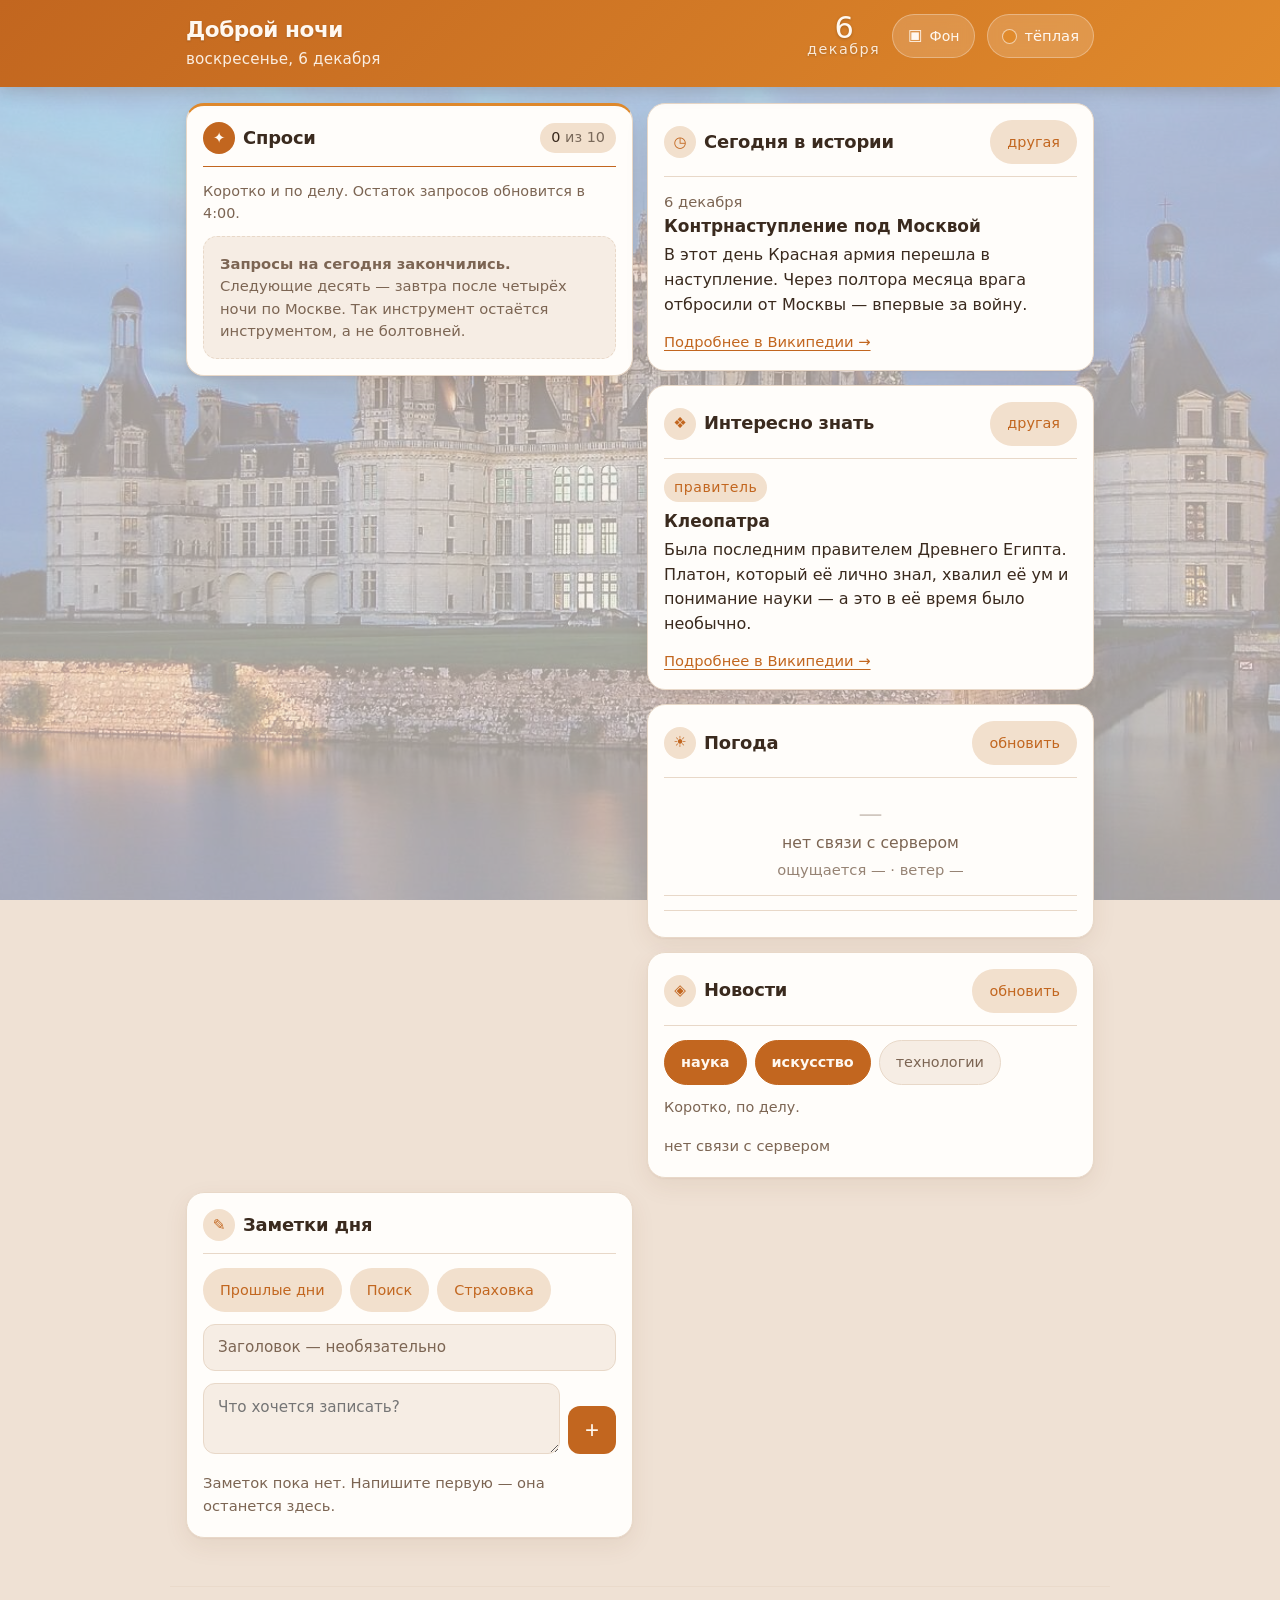
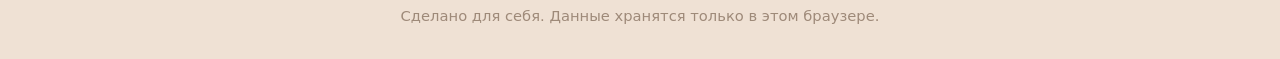
==== index.html @ 5d667648 "Add files via upload" ====
<!DOCTYPE html>
<html lang="ru">
<head>
<meta charset="UTF-8">
<meta name="viewport" content="width=device-width, initial-scale=1, viewport-fit=cover">
<meta name="theme-color" content="#8a4b1f">
<title>Твой день</title>

<!-- Иконка во вкладке телефона. Встроена прямо сюда, отдельной
     картинки не нужно: если телефон не умеет эти значки,
     он просто покажет страницу без иконки. -->
<link rel="icon" href="data:image/svg+xml,%3Csvg xmlns='http://www.w3.org/2000/svg' viewBox='0 0 64 64'%3E%3Crect width='64' height='64' rx='14' fill='%23c2661f'/%3E%3Ctext x='32' y='45' font-size='36' text-anchor='middle' fill='%23fff8f0' font-family='Georgia,serif'%3E%D0%A2%3C/text%3E%3C/svg%3E">

<link rel="stylesheet" href="style.css?v=23">
</head>
<body class="has-bg">

<!-- Пока грузится фон и стили — показываем заставку. Без неё
     на медленной сети сначала мелькает белая пустота, и
     кажется, что сайт не открылся. -->
<div class="splash" id="splash">
  <div class="splash-in">
    <span class="splash-mark">Т</span>
    <p class="splash-txt">Твой день</p>
  </div>
</div>

<!-- Фоновая картинка живёт отдельным слоем под всем остальным.
     Меняется сама по дням: одна и та же картинка каждый день
     быстро надоедает. -->
<div class="backdrop" id="backdrop" aria-hidden="true"></div>
<div class="backdrop-tint" aria-hidden="true"></div>

<header class="top">
  <div class="top-in">
    <div class="hello">
      <h1 id="greeting">Доброе утро</h1>
      <p class="today" id="todayStr"></p>
    </div>
    <!-- крупная дата: число и месяц шрифтом побольше.
         Раньше дата терялась среди карточек. -->
    <div class="big-date" aria-hidden="true">
      <span class="bd-num" id="bigDay">—</span>
      <span class="bd-mon" id="bigMonth"></span>
    </div>
    <button class="top-btn" id="bgBtn" type="button" aria-label="Сменить фон">
      <span class="tb-ico">▣</span><span class="tb-txt">Фон</span>
    </button>
    <button class="theme-btn" id="themeBtn" type="button" aria-label="Сменить цвета">
      <span id="themeDot"></span>
      <span id="themeName">тёплая</span>
    </button>
  </div>
</header>

<main class="wrap">

  <!-- ============ СПРАВА СВЕРХУ: ИИ ============ -->
  <section class="card card-ai" id="cardAi">
    <div class="card-head">
      <h2><span class="ico">✦</span> Спроси</h2>
      <div class="limit" id="limitBox">
        <span id="limitLeft">—</span>
        <span class="limit-of">из <span id="limitAll">—</span></span>
      </div>
    </div>

    <p class="card-sub" id="aiSub">
      Коротко и по делу. Остаток запросов обновится в 4:00.
    </p>

    <div class="ask" id="askBox">
      <textarea id="askInput" rows="3" placeholder="Например: как быстро оттереть пятно на рубашке?"></textarea>
      <button class="btn-ask" id="askBtn" type="button">
        <span class="send-ico">↑</span><span>Спросить</span>
      </button>
    </div>

    <div class="ai-log" id="aiLog"></div>
  </section>

  <!-- Фон выбирается из шапки кнопкой «Фон»: на телефоне
       карточка с фотографиями занимала пол-экрана, а
       смотреть её приходилось редко. -->

  <!-- ============ СЕГОДНЯ В ИСТОРИИ ============ -->
  <section class="card" id="cardToday">
    <div class="card-head">
      <h2><span class="ico">◷</span> Сегодня в истории</h2>
      <button class="mini-btn" id="todayAnother" type="button">другая</button>
    </div>
    <div id="todayBody">
      <p class="empty">Загружаю…</p>
    </div>
  </section>

  <!-- ============ ЛЮБОПЫТНОЕ ============ -->
  <section class="card" id="cardFact">
    <div class="card-head">
      <h2><span class="ico">❖</span> Интересно знать</h2>
      <button class="mini-btn" id="factAnother" type="button">другая</button>
    </div>
    <div id="factBody">
      <p class="empty">Загружаю…</p>
    </div>
  </section>

  <!-- ============ ПОГОДА ============ -->
  <section class="card" id="cardWeather">
    <div class="card-head">
      <h2><span class="ico">☀</span> Погода</h2>
      <button class="mini-btn" id="weatherCityBtn" type="button">обновить</button>
    </div>
    <div class="weather-now" id="weatherNow">
      <div class="w-temp empty" id="wTemp">—</div>
      <div class="w-desc" id="wDesc">загружаю…</div>
      <div class="w-meta"><span id="wFeel">ощущается —</span> · <span id="wWind">ветер —</span></div>
    </div>
    <div class="weather-days" id="weatherDays"></div>
  </section>

  <!-- ============ НОВОСТИ ============ -->
  <section class="card" id="cardNews">
    <div class="card-head">
      <h2><span class="ico">◈</span> Новости</h2>
      <button class="mini-btn" id="newsRefresh" type="button">обновить</button>
    </div>
    <div class="news-topics" id="newsTopics"></div>
    <p class="topic-hint" id="topicHint" hidden></p>
    <p class="card-sub" id="newsSub">Коротко, по делу.</p>
    <div class="news-list" id="newsList">
      <p class="empty">Пока пусто — раздел в работе.</p>
    </div>
  </section>

  <!-- ============ ЗАМЕТКИ ============ -->
  <section class="card" id="cardDay">
    <div class="card-head">
      <h2><span class="ico">✎</span> Заметки дня</h2>
      <span class="day-count" id="dayCount"></span>
    </div>

    <div class="notes-tools">
      <button class="mini-btn" id="btnArchive" type="button">Прошлые дни</button>
      <button class="mini-btn" id="btnSearch" type="button">Поиск</button>
      <button class="mini-btn" id="btnExport" type="button">Страховка</button>
    </div>

    <div class="search-row" id="searchRow" hidden>
      <input type="text" id="notesSearch" placeholder="Найти в заметках…" autocomplete="off">
      <span class="search-count" id="searchCount"></span>
    </div>

    <form class="add-form" id="addForm" autocomplete="off">
      <input type="text" id="noteTitle" class="note-title" placeholder="Заголовок — необязательно" maxlength="80">
      <div class="add-row">
        <textarea id="addInput" rows="2" placeholder="Что хочется записать?"></textarea>
        <button class="add-btn" type="submit" aria-label="Добавить заметку">+</button>
      </div>
    </form>

    <ul class="todo" id="todoList"></ul>
    <p class="empty" id="notesEmpty">Заметок пока нет. Напишите первую — она останется здесь.</p>
  </section>

</main>

<!-- ============ ПАНЕЛЬ ВЫБОРА ФОНА ============ -->
<div class="panel" id="bgPanel" hidden>
  <div class="panel-box">
    <div class="panel-head">
      <h2>Фон сайта</h2>
      <button class="mini-btn" id="bgToday" type="button">как сегодня</button>
      <button class="mini-btn" id="bgClose" type="button">Закрыть</button>
    </div>
    <div class="panel-body">
      <p class="card-sub">Каждый день своя фотография. Можно выбрать любую.</p>
      <div class="thumbs" id="thumbs"></div>
    </div>
  </div>
</div>

<!-- ============ ПАНЕЛЬ ПРОШЛЫХ ДНЕЙ ============ -->
<div class="panel" id="archivePanel" hidden>
  <div class="panel-box">
    <div class="panel-head">
      <h2 id="archiveTitle">Прошлые дни</h2>
      <button class="mini-btn" id="archiveClose" type="button">Закрыть</button>
    </div>
    <div class="panel-body" id="archiveBody"></div>
  </div>
</div>

<footer class="foot">
  <p>Сделано для себя. Данные хранятся только в этом браузере.</p>
</footer>

<script src="interest.js?v=8"></script>
<script src="app.js?v=12"></script>
</body>
</html>
---- style.css ----
/* =============================================================
   ТВОЙ ДЕНЬ — оформление

   Три темы, переключаются кнопкой вверху справа.
   Цвета заданы переменными в :root — чтобы поменять палитру
   всей страницы, достаточно поправить одну строку.

   Тема по умолчанию — тёплая: коричнево-оранжевая.
   ============================================================= */

/* ---------- тёплая: коричнево-оранжевая ---------- */
:root {
  --bg:        #f6ede4;
  --bg-deep:   #efe1d4;
  --card:      #fffdfa;
  --card-line: #e8d8c8;
  --ink:       #3a2a1e;
  --ink-soft:  #7c6553;
  --accent:    #c2661f;
  --accent-2:  #e08a2c;
  --accent-ink:#fff8f0;
  --chip:      #f2e0cd;
  --shadow:    0 2px 10px rgba(112, 66, 30, .09);
  --radius:    18px;
}

/* Крестик удаления заметки. Пальцем в 28px не попасть,
   поэтому кликабельная область — 44px, а сам значок мельче.
   Прозрачная часть тянется наружу, но не съедает место
   в списке заметок. */
.todo li .del {
  position: absolute;
  top: 2px;
  right: 2px;
  width: 44px;
  height: 44px;
  font-size: 1.3rem;
  color: var(--ink-soft);
  background: transparent;
  border: none;
  border-radius: 50%;
  cursor: pointer;
  z-index: 2;
}
.todo li .del:hover { background: var(--chip); color: var(--accent); }
.todo li .del:active { transform: scale(.9); }

/* ---------- коричневая: строгая, без оранжевого ---------- */
[data-theme="brown"] {
  --bg:        #efeae6;
  --bg-deep:   #e4dcd6;
  --card:      #fbf8f6;
  --card-line: #ded3cb;
  --ink:       #33261e;
  --ink-soft:  #6f6058;
  --accent:    #6f4a34;
  --accent-2:  #8a6247;
  --accent-ink:#f7f1ec;
  --chip:      #e6dbd3;
  --shadow:    0 2px 10px rgba(60, 40, 26, .10);
}

/* ---------- бежевая: самая спокойная ---------- */
[data-theme="beige"] {
  --bg:        #f7f4ec;
  --bg-deep:   #efeade;
  --card:      #fdfcf8;
  --card-line: #e6e0d1;
  --ink:       #38332a;
  --ink-soft:  #7d766a;
  --accent:    #8a7c58;
  --accent-2:  #a3936a;
  --accent-ink:#fbf8f0;
  --chip:      #ece6d6;
  --shadow:    0 2px 10px rgba(90, 78, 48, .09);
}

/* ---------- ТЁМНАЯ ВЕРСИЯ ----------
   У тёмной темы две сложности, и обе неочевидны.

   Первая: тень чёрная на чёрном не видна — карточки слились
   бы в одну тёмную массу. Поэтому вместо тени у карточки
   появляется светлая кайма сверху (--rim).

   Вторая: тёмный фон плохо читается, если сверху лежит
   светлая подложка. Поэтому в теме и в портретах времени
   задаётся --tint: насколько сильно поверх снимка лежит цвет
   темы. Ночью подложка плотнее, иначе фотография светится
   белым прямоугольником в тёмной странице. */
[data-theme="dark"] {
  --bg:        #1c1815;
  --bg-deep:   #141110;
  --card:      #262019;
  --card-line: #3b322a;
  --ink:       #f0e7dc;
  --ink-soft:  #b3a496;
  --accent:    #d98b3f;
  --accent-2:  #b96f2c;
  --accent-ink:#1a1410;
  --chip:      #332a22;
  --shadow:    0 2px 10px rgba(0, 0, 0, .35);
  --rim:       rgba(255, 255, 255, .07);
  /* в тёмной теме подложка чуть плотнее: иначе светлый
     снимок светится прямоугольником в тёмной странице */
  --tint:      .58;
}

[data-theme="dark"] .card { border-top: 1px solid var(--rim); }
[data-theme="dark"] .card-ai {
  background: color-mix(in srgb, var(--card) 90%, var(--accent));
}
@supports not (background: color-mix(in srgb, red 50%, blue)) {
  [data-theme="dark"] .card-ai { background: var(--card); }
}
/* у карточки ИИ значок залит акцентом: в тёмной теме светлый
   кружок бил бы в глаза, поэтому возвращаем спокойный */
[data-theme="dark"] .card-ai .card-head .ico {
  color: var(--accent);
  background: var(--chip);
}
[data-theme="dark"] .panel { background: rgba(0, 0, 0, .6); }
[data-theme="dark"] .theme-btn {
  background: rgba(255, 255, 255, .12);
  border-color: rgba(255, 255, 255, .22);
}

/* ---------- УТРО, ДЕНЬ, ВЕЧЕР, НОЧЬ ----------
   Это не тема, а время суток: слегка другой тон поверх любой
   выбранной темы. Меняем только плотность подложки под
   фотографией — этого хватает, чтобы настроение менялось,
   а цвета карточек остались выбранными. */
/* Плотность подложки под фотографией.

   Здесь была ошибка: стояло 0.62 / 0.76 / 0.88, и для тёмных
   снимков сверху добавлялось ещё 0.10. Вечером выходило 0.86 —
   почти непрозрачно, и фотографии за подложкой не было видно
   вовсе, хотя она и есть главная деталь фона.

   Теперь подложка лишь слегка приглушает снимок, чтобы текст
   читался. Сам фон виден всегда. */
[data-daypart="day"]     { --tint: .38; }
[data-daypart="evening"] { --tint: .50; }
[data-daypart="night"]   { --tint: .60; }

/* ---------------- ФОН ----------------
   Картинка лежит отдельным слоем и не повторяется. Поверх неё
   — полупрозрачная заливка в цвет темы, чтобы текст и карточки
   читались, а фотография не мешала. */

.backdrop {
  position: fixed;
  inset: 0;
  z-index: -2;
  background-color: var(--bg-deep);
  background-repeat: no-repeat;
  background-position: center center;
  background-size: cover;
  transition: opacity .4s ease;
}
/* Пока картинка не загрузилась — не показываем пустоту */
.backdrop:not(.loaded) { opacity: 0; }
.backdrop.loaded { opacity: 1; }

/* Затемнение. Цвет берётся у темы, поэтому в коричневой теме
   и в бежевой оно разное — иначе фотография выбивается из
   общего настроения страницы. */
.backdrop-tint {
  position: fixed;
  inset: 0;
  z-index: -1;
  background: var(--bg);
  /* плотность задаёт время суток, а не тема */
  opacity: var(--tint, .50);
  transition: background-color .25s ease, opacity .6s ease;
}
/* Тёмные фотографии чуть приглушаем — всего на 0.06, чтобы
   снимок остался виден, но светлый текст поверх него читался. */
.backdrop-tint.soft { opacity: calc(var(--tint, .50) + .06); }

/* Карточки на фоне.

   Раньше здесь стоял backdrop-filter: blur(2px) и лёгкая
   прозрачность — выглядело красиво, но при прокрутке карточка
   на пару кадров успевала отрисоваться без размытия и мигала
   сплошным бежевым прямоугольником. Размытие в два пикселя
   этого не стоило: убираем, карточка становится непрозрачной
   и артефакт пропадает совсем. */
.has-bg .card {
  background: var(--card);
}

* { box-sizing: border-box; }

html, body {
  margin: 0;
  padding: 0;
  color: var(--ink);
  font-family: 'Segoe UI', system-ui, -apple-system, 'Helvetica Neue', Arial, sans-serif;
  font-size: 16px;
  line-height: 1.5;
  -webkit-text-size-adjust: 100%;
}
/* Цвет страницы задаётся на html, а не на body.
   Иначе непрозрачный фон body перекрывает слой фотографии:
   слой лежит с отрицательным z-index и рисуется ПОД фоном body.
   Это самая частая причина «картинка есть, а её не видно». */
html { background: var(--bg-deep); }
body { background: transparent; }

/* ---------------- шапка ---------------- */
.top {
  position: sticky;
  top: 0;
  z-index: 20;
  background: linear-gradient(135deg, var(--accent) 0%, var(--accent-2) 100%);
  color: var(--accent-ink);
  padding: calc(14px + env(safe-area-inset-top)) 0 16px;
  box-shadow: 0 2px 14px rgba(0,0,0,.10);
}
.top-in {
  max-width: 940px;
  margin: 0 auto;
  padding: 0 16px;
  display: flex;
  align-items: flex-start;
  justify-content: space-between;
  gap: 12px;
}
.hello h1 {
  margin: 0;
  font-size: 1.35rem;
  font-weight: 650;
  letter-spacing: -.01em;
}
.today {
  margin: 2px 0 0;
  font-size: .85rem;
  opacity: .85;
}

/* переключатель тем */
.theme-btn {
  display: flex;
  align-items: center;
  gap: 7px;
  border: 1px solid rgba(255,255,255,.35);
  background: rgba(255,255,255,.14);
  color: inherit;
  font: inherit;
  font-size: .8rem;
  padding: 10px 14px;
  border-radius: 999px;
  cursor: pointer;
  flex-shrink: 0;
  min-height: 44px;      /* палец должен попасть без прицеливания */
}
.theme-btn:active { background: rgba(255,255,255,.26); }
#themeDot {
  width: 15px;
  height: 15px;
  border-radius: 50%;
  border: 1px solid rgba(255,255,255,.6);
  background: #e08a2c;
}

/* ---------------- сетка ---------------- */
.wrap {
  max-width: 940px;
  margin: 0 auto;
  padding: 16px 16px 40px;
  display: grid;
  gap: 14px;
  grid-template-columns: 1fr;
}

/* ---------------- карточка ---------------- */
.card {
  background: var(--card);
  border: 1px solid var(--card-line);
  border-radius: var(--radius);
  padding: 16px;
  box-shadow: var(--shadow);
}
.card-head {
  display: flex;
  align-items: center;
  justify-content: space-between;
  gap: 10px;
  margin-bottom: 4px;
}
.card-head h2 {
  margin: 0;
  font-size: 1.05rem;
  font-weight: 650;
  display: flex;
  align-items: center;
  gap: 8px;
}
.ico {
  display: inline-flex;
  align-items: center;
  justify-content: center;
  width: 26px;
  height: 26px;
  border-radius: 8px;
  background: var(--chip);
  font-size: .95rem;
}
.card-sub {
  margin: 0 0 12px;
  font-size: .85rem;
  color: var(--ink-soft);
}

.mini-btn {
  border: 1px solid var(--card-line);
  background: transparent;
  color: var(--ink-soft);
  font: inherit;
  font-size: .78rem;
  padding: 8px 12px;
  border-radius: 999px;
  cursor: pointer;
  min-height: 40px;      /* вторичная кнопка, но пальцем тоже нужно попасть */
  flex-shrink: 0;
}
.mini-btn:active { background: var(--chip); }

/* ---------------- карточка ИИ ---------------- */
.card-ai { border-top: 3px solid var(--accent-2); }

.limit {
  background: var(--chip);
  border-radius: 999px;
  padding: 4px 11px;
  font-size: .78rem;
  font-variant-numeric: tabular-nums;
  white-space: nowrap;
}
.limit-of { opacity: .65; }

.ask { display: flex; flex-direction: column; gap: 10px; }
#askInput {
  width: 100%;
  font: inherit;
  color: var(--ink);
  background: var(--bg);
  border: 1px solid var(--card-line);
  border-radius: 14px;
  padding: 12px 14px;
  resize: vertical;
  min-height: 76px;
}
#askInput:focus {
  outline: 2px solid var(--accent-2);
  outline-offset: 1px;
}
.btn-ask {
  display: flex;
  align-items: center;
  justify-content: center;
  gap: 8px;
  font: inherit;
  font-weight: 600;
  color: var(--accent-ink);
  background: linear-gradient(135deg, var(--accent) 0%, var(--accent-2) 100%);
  border: none;
  border-radius: 14px;
  padding: 13px 18px;
  font-size: 1rem;
  cursor: pointer;
  min-height: 48px;
}
.btn-ask:disabled {
  opacity: .45;
  cursor: default;
}
.send-ico { font-size: 1.1rem; }

.ai-log {
  margin-top: 14px;
  display: flex;
  flex-direction: column;
  gap: 10px;
}
.bubble {
  padding: 11px 14px;
  border-radius: 14px;
  font-size: .93rem;
  white-space: pre-wrap;
  word-wrap: break-word;
}
.bubble-me {
  background: var(--chip);
  align-self: flex-end;
  max-width: 88%;
}
.bubble-ai {
  background: var(--bg);
  border: 1px solid var(--card-line);
  align-self: flex-start;
  max-width: 94%;
}
.bubble-wait { opacity: .6; font-style: italic; }

/* когда запросы кончились */
.card-ai.limit-done #askBox,
.card-ai.limit-done .ai-log { display: none; }
.limit-msg {
  display: none;
  background: var(--bg);
  border: 1px dashed var(--card-line);
  border-radius: 14px;
  padding: 16px;
  font-size: .92rem;
  color: var(--ink-soft);
}
.card-ai.limit-done .limit-msg { display: block; }

/* ---------------- погода ---------------- */
.weather-now { text-align: center; padding: 6px 0 12px; }
.w-temp {
  font-size: 3rem;
  font-weight: 300;
  line-height: 1.05;
  font-variant-numeric: tabular-nums;
}
/* Пока данных нет, показываем прочерк аккуратно: крупным он
   выглядит как разделитель и пугает — будто что-то сломалось. */
.w-temp.empty { font-size: 1.5rem; opacity: .35; }
.w-desc { font-size: .98rem; color: var(--ink-soft); margin-top: 2px; }
.w-meta { font-size: .8rem; color: var(--ink-soft); opacity: .8; margin-top: 4px; }

.weather-days {
  display: flex;
  gap: 6px;
  overflow-x: auto;
  padding-top: 10px;
  border-top: 1px solid var(--card-line);
}
.w-day {
  flex: 0 0 auto;
  min-width: 56px;
  text-align: center;
  font-size: .78rem;
  color: var(--ink-soft);
}
.w-day .d { font-weight: 600; color: var(--ink); }
.w-day .ic { font-size: 1.2rem; display: block; margin: 3px 0; }
.w-day .hi { color: var(--ink); }
.w-day .lo { opacity: .65; }

/* ---------------- новости ---------------- */
.news-list { display: flex; flex-direction: column; gap: 10px; }
.fr-news-head {
  margin: 4px 0 2px;
  font-size: .82rem;
  font-weight: 650;
  letter-spacing: .04em;
  text-transform: uppercase;
  color: var(--ink-soft);
}
.fr-news-head:not(:first-child) { margin-top: 10px; }
.news-item {
  display: block;
  text-decoration: none;
  color: inherit;
  padding: 11px 13px;
  border: 1px solid var(--card-line);
  border-radius: 14px;
  background: var(--bg);
}
.news-item:active { background: var(--chip); }
.news-title { font-size: .93rem; font-weight: 550; }
.news-src {
  font-size: .74rem;
  color: var(--ink-soft);
  margin-top: 3px;
  display: flex;
  gap: 8px;
}
.empty { color: var(--ink-soft); font-size: .87rem; margin: 4px 0; }

/* ---------------- ежедневник ---------------- */
.day-count { font-size: .8rem; color: var(--ink-soft); }

.add-row { display: flex; gap: 8px; margin: 12px 0; align-items: flex-start; }
#addInput {
  flex: 1;
  min-width: 0;
  font: inherit;
  color: var(--ink);
  background: var(--bg);
  border: 1px solid var(--card-line);
  border-radius: 12px;
  padding: 11px 13px;
  resize: vertical;
  min-height: 62px;
  line-height: 1.45;
}
.add-btn {
  flex-shrink: 0;
  width: 46px;
  height: 46px;
  font-size: 1.4rem;
  color: var(--accent-ink);
  background: var(--accent);
  border: none;
  border-radius: 12px;
  cursor: pointer;
}

/* заметки */
.todo { list-style: none; margin: 0; padding: 0; display: flex; flex-direction: column; gap: 8px; }
.todo li {
  position: relative;
  padding: 11px 40px 11px 13px;
  border: 1px solid var(--card-line);
  border-radius: 12px;
  background: var(--bg);
  font-size: .93rem;
  line-height: 1.45;
  word-break: break-word;
  white-space: pre-wrap;
}
/* .todo .del описан выше: кликабельная область 44px */
.todo .time {
  display: block;
  font-size: .72rem;
  color: var(--ink-soft);
  opacity: .7;
  margin-top: 4px;
}

/* ---------------- подвал ---------------- */
.foot {
  max-width: 940px;
  margin: 0 auto;
  padding: 0 16px 32px;
  font-size: .76rem;
  color: var(--ink-soft);
  opacity: .7;
  text-align: center;
}
.foot p { margin: 0; }

/* ---------------- телефон ---------------- */
@media (max-width: 34rem) {
  .hello h1 { font-size: 1.2rem; }
  .card { padding: 14px; }
  .wrap { padding: 12px 12px 32px; gap: 12px; }
  .theme-btn { padding: 10px 12px; font-size: .76rem; }
  .w-temp { font-size: 2.6rem; }
}

@media (min-width: 47rem) {
  /* на широком экране две колонки: ИИ слева, остальное справа */
  .wrap { grid-template-columns: 1fr 1fr; align-items: start; }
  #cardAi { grid-row: span 3; }
  #cardNews { grid-column: 2; }
}

/* когда меняем тему — плавно, но без мигания */
body, .card, #askInput, .news-item, .todo li, #noteInput, #addInput {
  transition: background-color .25s ease, border-color .25s ease, color .25s ease;
}

/* =============================================================
   СТИЛИ НОВЫХ ЭЛЕМЕНТОВ
   Дописаны отдельно, чтобы не трогать старую часть файла.
   Порядок: карточки истории → заметки → панель → новости.
   ============================================================= */

/* ---------- КНОПКА-МИНИ ---------- */
.mini-btn {
  font: inherit;
  font-size: .78rem;
  line-height: 1;
  color: var(--accent);
  background: var(--chip);
  border: 1px solid transparent;
  border-radius: 999px;
  padding: 9px 13px;
  min-height: 34px;
  cursor: pointer;
  white-space: nowrap;
  transition: background-color .2s ease, color .2s ease;
}
.mini-btn:hover { background: var(--accent); color: var(--accent-ink); }
.mini-btn:active { transform: translateY(1px); }

/* ---------- СЕГОДНЯ В ИСТОРИИ / ИНТЕРЕСНО ЗНАТЬ ---------- */

.fact-date {
  font-size: .76rem;
  color: var(--ink-soft);
  margin-bottom: 2px;
}

.fact-kind {
  display: inline-block;
  font-size: .7rem;
  letter-spacing: .04em;
  text-transform: lowercase;
  color: var(--accent);
  background: var(--chip);
  border-radius: 999px;
  padding: 4px 10px;
  margin-bottom: 8px;
}

.fact-title {
  font-size: 1.06rem;
  font-weight: 700;
  line-height: 1.3;
  margin-bottom: 6px;
}

.fact-text {
  font-size: .95rem;
  line-height: 1.55;
  color: var(--ink);
  margin: 0 0 12px;
}

.fact-link {
  font-size: .86rem;
  color: var(--accent);
  text-decoration: underline;
  text-underline-offset: 3px;
}
.fact-link:hover { color: var(--accent-2); }

/* ---------- ЗАМЕТКИ: ПАНЕЛЬ КНОПОК ---------- */

.notes-tools {
  display: flex;
  flex-wrap: wrap;
  gap: 8px;
  margin-bottom: 12px;
}

/* ---------- ЗАМЕТКИ: ПОИСК ---------- */

.search-row {
  display: flex;
  align-items: center;
  gap: 10px;
  margin-bottom: 12px;
}
.search-row[hidden] { display: none; }

#notesSearch {
  flex: 1 1 auto;
  min-width: 0;
  font: inherit;
  font-size: .95rem;
  color: var(--ink);
  background: var(--bg);
  border: 1px solid var(--card-line);
  border-radius: 12px;
  padding: 12px 14px;
  min-height: 44px;
}
#notesSearch:focus {
  outline: none;
  border-color: var(--accent);
}

.search-count {
  font-size: .78rem;
  color: var(--ink-soft);
  white-space: nowrap;
  flex: 0 0 auto;
}

/* ---------- ЗАМЕТКИ: ФОРМА ---------- */

.add-form { margin-bottom: 14px; }

.note-title {
  display: block;
  width: 100%;
  font: inherit;
  font-size: .95rem;
  font-weight: 600;
  color: var(--ink);
  background: var(--bg);
  border: 1px solid var(--card-line);
  border-radius: 12px;
  padding: 11px 14px;
  min-height: 44px;
  margin-bottom: 8px;
}
.note-title::placeholder { font-weight: 400; color: var(--ink-soft); }
.note-title:focus { outline: none; border-color: var(--accent); }

.add-row { display: flex; gap: 8px; align-items: flex-end; }

#addInput {
  flex: 1 1 auto;
  min-width: 0;
  font: inherit;
  font-size: .95rem;
  line-height: 1.5;
  color: var(--ink);
  background: var(--bg);
  border: 1px solid var(--card-line);
  border-radius: 12px;
  padding: 12px 14px;
  min-height: 44px;
  resize: vertical;
}
#addInput:focus { outline: none; border-color: var(--accent); }

.add-btn {
  flex: 0 0 auto;
  font-size: 1.5rem;
  line-height: 1;
  color: var(--accent-ink);
  background: var(--accent);
  border: none;
  border-radius: 12px;
  width: 48px;
  height: 48px;
  cursor: pointer;
}
.add-btn:hover { background: var(--accent-2); }
.add-btn:active { transform: translateY(1px); }

/* ---------- ЗАМЕТКИ: ВИД СПИСКА ---------- */

.todo li.found { opacity: .96; }

.day-count {
  font-size: .8rem;
  color: var(--ink-soft);
  white-space: nowrap;
}

/* карточка заметок коротко вспыхивает, когда ответ ИИ сохранён */
#cardDay.flash {
  border-color: var(--accent);
  box-shadow: 0 0 0 3px var(--chip);
}

/* ---------- СОХРАНЕНИЕ ОТВЕТА ИИ ---------- */

.save-note {
  display: block;
  margin-top: 10px;
  font: inherit;
  font-size: .78rem;
  color: var(--accent);
  background: var(--chip);
  border: none;
  border-radius: 999px;
  padding: 9px 14px;
  min-height: 36px;
  cursor: pointer;
}
.save-note:hover { background: var(--accent); color: var(--accent-ink); }

/* ---------- ПАНЕЛЬ ПРОШЛЫХ ДНЕЙ И СТРАХОВКА ---------- */

.panel {
  position: fixed;
  inset: 0;
  background: rgba(30, 18, 10, .55);
  display: flex;
  align-items: center;
  justify-content: center;
  padding: 16px;
  z-index: 100;
}
.panel[hidden] { display: none; }

.panel-box {
  width: 100%;
  max-width: 520px;
  max-height: 84vh;
  display: flex;
  flex-direction: column;
  background: var(--card);
  border: 1px solid var(--card-line);
  border-radius: var(--radius);
  box-shadow: 0 12px 40px rgba(0, 0, 0, .3);
  overflow: hidden;
}

.panel-head {
  display: flex;
  align-items: center;
  justify-content: space-between;
  gap: 12px;
  padding: 16px 18px;
  border-bottom: 1px solid var(--card-line);
  flex: 0 0 auto;
}
.panel-head h2 { margin: 0; font-size: 1.1rem; }

.panel-body {
  padding: 16px 18px 20px;
  overflow-y: auto;
  -webkit-overflow-scrolling: touch;
  flex: 1 1 auto;
}

.arch-head {
  display: flex;
  align-items: center;
  gap: 12px;
  flex-wrap: wrap;
  margin-bottom: 14px;
}
.arch-head h3 { margin: 0; font-size: 1rem; }

/* список дней */
.arch-days { display: flex; flex-direction: column; gap: 8px; }

.arch-day {
  display: flex;
  align-items: center;
  justify-content: space-between;
  gap: 12px;
  width: 100%;
  font: inherit;
  font-size: .92rem;
  text-align: left;
  color: var(--ink);
  background: var(--bg);
  border: 1px solid var(--card-line);
  border-radius: 12px;
  padding: 13px 14px;
  min-height: 48px;
  cursor: pointer;
}
.arch-day:hover { border-color: var(--accent); }
.arch-day:active { transform: translateY(1px); }

.ad-date { flex: 1 1 auto; min-width: 0; }
.ad-n { flex: 0 0 auto; font-size: .8rem; color: var(--ink-soft); }

/* заметки выбранного дня */
.arch-notes { list-style: none; margin: 0; padding: 0; }
.arch-notes li {
  position: relative;
  padding: 12px 14px;
  margin-bottom: 10px;
  background: var(--bg);
  border: 1px solid var(--card-line);
  border-radius: 12px;
}
.arch-notes li:last-child { margin-bottom: 0; }
.arch-notes .time { font-size: .74rem; color: var(--ink-soft); }

/* ---------- СТРАХОВКА ---------- */

.big-btn {
  display: block;
  width: 100%;
  font: inherit;
  font-size: .95rem;
  font-weight: 600;
  color: var(--accent-ink);
  background: var(--accent);
  border: none;
  border-radius: 12px;
  padding: 14px;
  min-height: 48px;
  cursor: pointer;
  margin-bottom: 12px;
}
.big-btn:hover { background: var(--accent-2); }

.export-box {
  display: block;
  width: 100%;
  font-family: ui-monospace, "Consolas", monospace;
  font-size: .82rem;
  line-height: 1.5;
  color: var(--ink);
  background: var(--bg);
  border: 1px solid var(--card-line);
  border-radius: 12px;
  padding: 12px;
  resize: vertical;
}
.export-box:focus { outline: none; border-color: var(--accent); }

/* ---------- НОВОСТИ: ВЫБОР ТЕМ ---------- */

.news-topics {
  display: flex;
  flex-wrap: wrap;
  gap: 8px;
  margin-bottom: 12px;
}

.topic {
  font: inherit;
  font-size: .8rem;
  color: var(--ink-soft);
  background: var(--bg);
  border: 1px solid var(--card-line);
  border-radius: 999px;
  padding: 9px 14px;
  min-height: 36px;
  cursor: pointer;
  transition: background-color .2s ease, color .2s ease, border-color .2s ease;
}
.topic:hover { border-color: var(--accent); }

/* выбранная тема — залита акцентом */
.topic.on {
  color: var(--accent-ink);
  background: var(--accent);
  border-color: var(--accent);
  font-weight: 600;
}

.fr-news-head {
  font-size: .82rem;
  letter-spacing: .04em;
  text-transform: lowercase;
  color: var(--ink-soft);
  margin: 14px 0 8px;
}
.fr-news-head:first-child { margin-top: 0; }

/* ---------- МОБИЛЬНЫЙ ЭКРАН 390 × 844 ---------- */
@media (max-width: 34rem) {
  .notes-tools { gap: 6px; }
  .notes-tools .mini-btn { flex: 1 1 auto; text-align: center; }

  /* на узком экране панель растягивается на всю высоту,
     иначе список дней приходится долго прокручивать */
  .panel { padding: 0; align-items: stretch; }
  .panel-box { max-width: none; max-height: 100vh; height: 100%; border-radius: 0; }

  .export-box { font-size: .8rem; }
  .fact-title { font-size: 1rem; }
}


/* ---------- ДОСТУПНОСТЬ: РАЗМЕРЫ ----------
   Проверка на телефоне показала, что мелкие кнопки и подписи
   меньше нужного. Ниже — правки: интерактивные элементы не
   меньше 44px в высоту, текст не меньше 14px. */

.mini-btn,
.topic {
  font-size: .9rem;
  min-height: 44px;
  padding: 11px 16px;
}

.limit { font-size: .9rem; }
.today { font-size: .95rem; }
#themeName { font-size: .85rem; }
.card-sub { font-size: .9rem; }
.fact-date { font-size: .85rem; }
.fact-link { font-size: .92rem; }
.fact-text { font-size: 1rem; }
.news-src,
.w-day .d { font-size: .85rem; }
.todo li .time { font-size: .82rem; }
.ad-n { font-size: .85rem; }
.save-note { font-size: .85rem; min-height: 44px; }
.empty { font-size: .92rem; }

/* Мелкие подписи, которые остались ниже 14px */
#themeName, .fact-date, .w-meta, .day-count,
.todo li .time, .foot p { font-size: .92rem; }
.fact-kind { font-size: .88rem; }

/* Пометка английского заголовка: маленькая буква «en» в
   начале строки, чтобы её не спутать с названием источника. */
.news-lang {
  display: inline-block;
  font-size: .68rem;
  font-weight: 700;
  letter-spacing: .06em;
  text-transform: uppercase;
  color: var(--accent);
  background: var(--chip);
  border-radius: 5px;
  padding: 2px 6px;
  margin-right: 7px;
  vertical-align: 2px;
}

/* =============================================================
   ОФОРМЛЕНИЕ: ПРОХОД ПО ВЫГЛЯДУ
   Карточки были плоские и одинаковые — все подряд, без
   разницы в весе. Здесь появляются три вещи:
     • заголовки получают воздух и тонкую линейку снизу,
     • у каждой карточки свой акцентный значок в кружке,
     • появляются состояния наведения и нажатия,
       без них интерфейс кажется «неживым».
   ============================================================= */

/* ---------------- КАРТОЧКА ---------------- */

.card {
  border-radius: var(--radius);
  box-shadow:
    0 1px 2px rgba(112, 66, 30, .06),
    0 8px 24px rgba(112, 66, 30, .08);
  transition: box-shadow .25s ease, transform .25s ease;
}

/* при наведении карточка чуть приподнимается — это дешёвый,
   но очень заметный признак «живого» интерфейса */
@media (hover: hover) {
  .card:hover {
    box-shadow:
      0 2px 4px rgba(112, 66, 30, .07),
      0 14px 34px rgba(112, 66, 30, .12);
    transform: translateY(-1px);
  }
}

/* ---------------- ЗАГОЛОВОК КАРТОЧКИ ---------------- */

.card-head {
  display: flex;
  align-items: center;
  gap: 10px;
  margin-bottom: 14px;
  padding-bottom: 12px;
  border-bottom: 1px solid var(--card-line);
}

.card-head h2 {
  margin: 0;
  font-size: 1.12rem;
  font-weight: 650;
  letter-spacing: -.01em;
  flex: 1 1 auto;
  min-width: 0;
}

/* значок в кружке вместо голого символа — круг даёт
   карточке начало и повторяется от карточки к карточке */
.card-head .ico {
  display: inline-flex;
  align-items: center;
  justify-content: center;
  width: 32px;
  height: 32px;
  flex: 0 0 auto;
  font-size: .95rem;
  line-height: 1;
  color: var(--accent);
  background: var(--chip);
  border-radius: 50%;
}

/* ИИ — главная карточка, выделяем её: чуть темнее фон
   и заметнее тень. Порядок разделов начинается с неё. */
.card-ai {
  background: color-mix(in srgb, var(--card) 97%, var(--accent));
  box-shadow:
    0 2px 4px rgba(112, 66, 30, .08),
    0 16px 40px rgba(112, 66, 30, .14);
}
@supports not (background: color-mix(in srgb, red 50%, blue)) {
  .card-ai { background: var(--card); }
}
.card-ai .card-head { border-bottom-color: var(--accent); }
.card-ai .card-head .ico {
  color: var(--accent-ink);
  background: var(--accent);
}

/* ---------------- ШАПКА САЙТА ---------------- */

.top {
  box-shadow: 0 2px 18px rgba(60, 30, 10, .22);
  /* transition: all заставляет браузер анимировать и размер,
     и цвет — это лишняя работа при каждой прокрутке.
     Перечисляем только цвет фона. */
  transition: background-color .25s ease;
}

.hello h1 {
  letter-spacing: -.02em;
  text-shadow: 0 1px 2px rgba(0, 0, 0, .18);
}

.today {
  opacity: .92;
  letter-spacing: .01em;
}

/* ---------------- КНОПКА ТЕМЫ ---------------- */

.theme-btn {
  background: rgba(255, 255, 255, .16);
  border: 1px solid rgba(255, 255, 255, .3);
  backdrop-filter: blur(6px);
  transition: background-color .2s ease, transform .15s ease;
}
.theme-btn:hover { background: rgba(255, 255, 255, .28); }
.theme-btn:active { transform: scale(.96); }

/* ---------------- НОВОСТИ ---------------- */

/* заголовок новости и источник — плотнее, чем было, чтобы
   список читался как список, а не как простыня */
.news-item {
  border-radius: 12px;
  padding: 12px 14px;
  transition: background-color .2s ease, transform .15s ease;
}
@media (hover: hover) {
  .news-item:hover {
    background: var(--chip);
    transform: translateX(2px);
  }
}
.news-item:active { transform: scale(.99); }

.news-title {
  font-weight: 600;
  line-height: 1.4;
  margin-bottom: 3px;
}
.news-src {
  display: block;
  font-style: normal;
  color: var(--ink-soft);
}

/* ---------------- ПОГОДА ---------------- */

.weather-now {
  padding-bottom: 14px;
  margin-bottom: 14px;
  border-bottom: 1px solid var(--card-line);
}

.w-day {
  border-radius: 10px;
  padding: 8px 4px;
  transition: background-color .2s ease;
}
@media (hover: hover) {
  .w-day:hover { background: var(--chip); }
}
.w-day .hi { font-weight: 700; }
.w-day .lo { color: var(--ink-soft); }

/* ---------------- ЗАМЕТКИ ---------------- */

.todo li {
  border-radius: 12px;
  transition: background-color .2s ease;
}
@media (hover: hover) {
  .todo li:hover { background: var(--bg-deep); }
}

.note-head { font-weight: 650; }

/* ---------------- КНОПКА «СПРОСИТЬ» ---------------- */

.btn-ask {
  box-shadow: 0 3px 12px rgba(194, 102, 31, .28);
  transition: transform .15s ease, box-shadow .2s ease, background-color .2s ease;
}
.btn-ask:hover:not(:disabled) {
  box-shadow: 0 5px 18px rgba(194, 102, 31, .36);
  transform: translateY(-1px);
}
.btn-ask:active:not(:disabled) { transform: translateY(1px); }
.btn-ask:disabled { box-shadow: none; opacity: .55; cursor: default; }

/* поле ввода получает мягкую рамку при фокусе — раньше
   просто менялся цвет, было трудно заметить, где курсор */
#askInput, #addInput, #noteTitle, #notesSearch {
  transition: border-color .2s ease, box-shadow .2s ease, background-color .2s ease;
}
#askInput:focus, #addInput:focus, #noteTitle:focus, #notesSearch:focus {
  box-shadow: 0 0 0 3px var(--chip);
}

/* ---------------- РАЗДЕЛИТЕЛИ ТЕМ В НОВОСТЯХ ---------------- */

.fr-news-head {
  display: flex;
  align-items: center;
  gap: 9px;
  font-weight: 650;
  color: var(--accent);
  text-transform: none;
  letter-spacing: 0;
  font-size: .95rem;
}
/* короткая линейка после слова «наука» / «искусство» —
   отделяет темы друг от друга без рамок */
.fr-news-head::after {
  content: '';
  flex: 1 1 auto;
  height: 1px;
  background: var(--card-line);
}

/* ---------------- ПОДВАЛ ---------------- */

.foot {
  margin-top: 8px;
  padding-top: 18px;
  border-top: 1px solid var(--card-line);
}

/* ---------------- УЗКИЙ ЭКРАН: ЗАГОЛОВОК КАРТОЧКИ ----------------
   Значок занял 32px — на 390px ширины он начинает вытеснять
   кнопку справа («другая», «обновить»). Поэтому на узких
   экранах заголовок переносится на две строки, а кнопка
   остаётся на первой, рядом с названием. */
@media (max-width: 26rem) {
  .card-head { flex-wrap: wrap; row-gap: 8px; }
  .card-head h2 { font-size: 1.05rem; }
  .card-head .mini-btn { order: 2; margin-left: auto; }
  .limit { order: 3; flex: 1 1 100%; }
}

/* ---------------- ПОДСКАЗКА ПОД ТЕМАМИ НОВОСТЕЙ ----------------
   Раньше при попытке выбрать четвёртую тему кнопка просто
   молча не срабатывала — и её считали сломанной. Теперь
   рядом с темами появляется объяснение. */
.topic-hint {
  font-size: .88rem;
  line-height: 1.4;
  color: var(--accent);
  background: var(--chip);
  border-radius: 10px;
  padding: 10px 12px;
  margin: 0 0 12px;
}
.topic-hint[hidden] { display: none; }

/* кнопка, которую сейчас нажать нельзя: коротко вздрагивает */
.topic-deny {
  animation: topic-shake .3s ease;
}
@keyframes topic-shake {
  0%, 100% { transform: translateX(0); }
  25% { transform: translateX(-3px); }
  75% { transform: translateX(3px); }
}
@media (prefers-reduced-motion: reduce) {
  .topic-deny { animation: none; }
  .card:hover, .btn-ask:hover:not(:disabled) { transform: none; }
}

/* ---------------- МЕЛКИЕ ПОДПИСИ ----------------
   Проверка на телефоне нашла текст меньше 14px: метку «en»
   у английских заголовков и подписи под ними. Метку «en»
   поднял до 12px — это условный значок, не текст, — но
   названия источников и цифры довёл до 14px. */
.news-lang {
  font-size: .75rem;
  padding: 3px 7px;
  margin-right: 8px;
}
.news-src,
.w-day .d,
.news-title .news-lang { font-size: .9rem; }
.w-day .ic { font-size: 1.05rem; }

/* =============================================================
   ЗАСТАВКА ЗАГРУЗКИ
   Пока браузер тянет фотографию фона (около 150 КБ) и рисует
   страницу, показываем заставку в тон теме. Без неё первые
   полсекунды — белая пустота, и кажется, что сайт не открылся.
   ============================================================= */

.splash {
  position: fixed;
  inset: 0;
  z-index: 999;
  display: flex;
  align-items: center;
  justify-content: center;
  background: var(--bg);
  opacity: 1;
  transition: opacity .45s ease;
}
/* гасим классом, а не через hidden: атрибут hidden вместе с
   display:flex выше всё равно оставляет элемент видимым */
.splash.gone {
  opacity: 0;
  pointer-events: none;
}

.splash-in { text-align: center; }

.splash-mark {
  display: inline-flex;
  align-items: center;
  justify-content: center;
  width: 64px;
  height: 64px;
  font-family: Georgia, 'Times New Roman', serif;
  font-size: 2rem;
  color: var(--accent-ink);
  background: var(--accent);
  border-radius: 16px;
  animation: splash-pulse 1.6s ease-in-out infinite;
}
@keyframes splash-pulse {
  0%, 100% { opacity: 1; transform: scale(1); }
  50%      { opacity: .55; transform: scale(.93); }
}
.splash-txt {
  margin: 14px 0 0;
  font-size: .95rem;
  letter-spacing: .12em;
  text-transform: uppercase;
  color: var(--ink-soft);
}
@media (prefers-reduced-motion: reduce) {
  .splash-mark { animation: none; }
}

/* =============================================================
   КРУПНАЯ ДАТА В ШАПКЕ
   ============================================================= */

.big-date {
  flex: 0 0 auto;
  display: flex;
  flex-direction: column;
  align-items: center;
  line-height: .95;
  color: var(--accent-ink);
  text-shadow: 0 1px 3px rgba(0, 0, 0, .22);
  margin-left: auto;
}
.bd-num {
  font-size: 1.9rem;
  font-weight: 300;
  letter-spacing: -.03em;
}
.bd-mon {
  font-size: .72rem;
  letter-spacing: .1em;
  text-transform: lowercase;
  opacity: .88;
}

@media (max-width: 26rem) {
  /* на узком экране дата уходит вниз: в одну строку всё
     не влезает, а сжимать приветствие не хочется */
  .top-in { flex-wrap: wrap; row-gap: 10px; }
  .big-date {
    order: 3;
    flex-direction: row;
    align-items: baseline;
    gap: 8px;
    margin-left: 0;
    width: 100%;
    justify-content: flex-start;
    opacity: .9;
  }
  .bd-num { font-size: 1.15rem; }
}

/* =============================================================
   ФОНЫ: СЕТКА ВЫБОРА
   Лента была прямо в шапке и занимала место, которого и так
   мало. Теперь это отдельная карточка: открыли, выбрали.
   ============================================================= */

.thumbs {
  display: grid;
  grid-template-columns: repeat(auto-fill, minmax(104px, 1fr));
  gap: 10px;
}

.thumb {
  position: relative;
  display: flex;
  flex-direction: column;
  padding: 0;
  background: none;
  border: 2px solid transparent;
  border-radius: 12px;
  overflow: hidden;
  cursor: pointer;
  transition: border-color .2s ease, transform .15s ease;
}
.thumb:hover { transform: translateY(-2px); }
.thumb:active { transform: scale(.97); }

.thumb img {
  display: block;
  width: 100%;
  height: 72px;
  object-fit: cover;
}

/* выбранный снимок обведён акцентом */
.thumb.on { border-color: var(--accent); }

/* сегодняшний снимок помечен точкой — видно, какой фон
   был бы без ручного выбора */
.thumb.today::after {
  content: '';
  position: absolute;
  top: 6px;
  right: 6px;
  width: 9px;
  height: 9px;
  border-radius: 50%;
  background: var(--accent);
  box-shadow: 0 0 0 2px rgba(255, 255, 255, .75);
}

.thumb-cap {
  display: block;
  font-size: .82rem;
  line-height: 1.25;
  color: var(--ink-soft);
  background: var(--bg);
  padding: 6px 7px 7px;
  text-align: left;
}
.thumb.on .thumb-cap { color: var(--accent); font-weight: 650; }

@media (max-width: 26rem) {
  .thumbs { grid-template-columns: repeat(2, 1fr); gap: 8px; }
  .thumb img { height: 64px; }
}

/* ---------------- МЕЛКИЕ ЦИФРЫ И ПОДПИСИ ----------------
   Проверка нашла текст меньше 14px: месяц в крупной дате и
   температуры в прогнозе. Цифры в прогнозе — не текст, но
   раз их читают, поднял тоже: иначе мелко на телефоне. */
.bd-mon { font-size: .9rem; }
.w-day .hi,
.w-day .lo { font-size: .92rem; }
.w-day .d { font-size: .85rem; }

/* Подписи под миниатюрами фонов: на 13px в сетке они
   читались плохо, особенно на телефоне. */
.thumb-cap { font-size: .88rem; }

/* ---------------- КНОПКА «ФОН» В ШАПКЕ ----------------
   Фон выбирается не каждый день, а карточка с фотографиями
   занимала пол-экрана телефона. Теперь в шапке кнопка,
   которая открывает панель, и сразу закрывается после выбора. */
.top-btn {
  display: inline-flex;
  align-items: center;
  gap: 7px;
  font: inherit;
  font-size: .88rem;
  line-height: 1;
  color: var(--accent-ink);
  background: rgba(255, 255, 255, .16);
  border: 1px solid rgba(255, 255, 255, .3);
  border-radius: 999px;
  padding: 11px 15px;
  min-height: 44px;
  cursor: pointer;
  backdrop-filter: blur(6px);
  transition: background-color .2s ease, transform .15s ease;
}
.top-btn:hover { background: rgba(255, 255, 255, .28); }
.top-btn:active { transform: scale(.96); }
.tb-ico { font-size: .95rem; }

[data-theme="dark"] .top-btn {
  background: rgba(255, 255, 255, .12);
  border-color: rgba(255, 255, 255, .22);
}

/* на узком экране подпись убираем: остаётся значок,
   а кнопка не вытесняет приветствие и дату */
@media (max-width: 26rem) {
  .top-btn .tb-txt { display: none; }
  .top-btn { padding: 11px 13px; }
}

/* Дни недели в прогнозе: 13.6px — мелковато на телефоне. */
.w-day .d { font-size: .92rem; }
.w-day .ic { font-size: 1.1rem; }
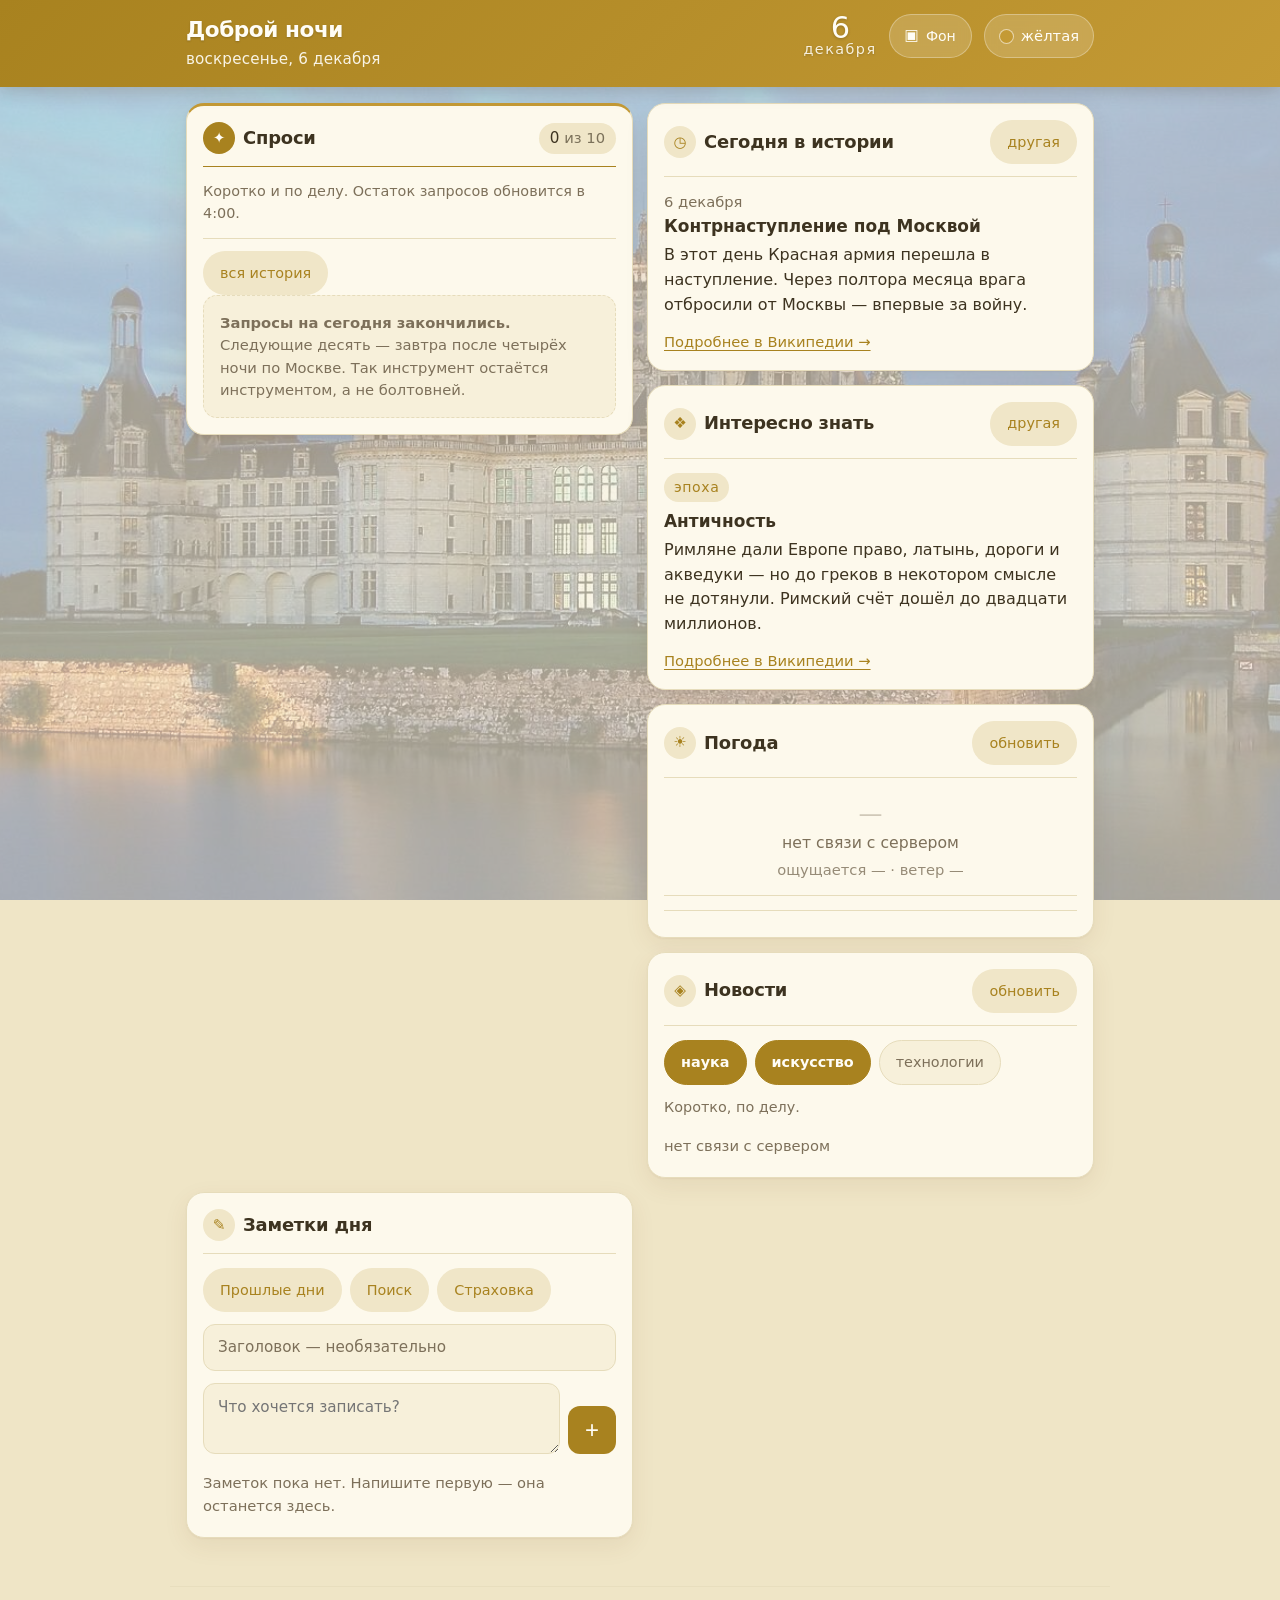
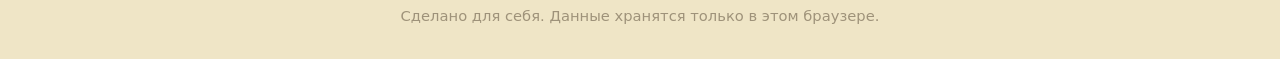
==== commit be2dd4ab: "Add files via upload" ====
--- a/index.html
+++ b/index.html
@@ -11,7 +11,7 @@
      он просто покажет страницу без иконки. -->
 <link rel="icon" href="data:image/svg+xml,%3Csvg xmlns='http://www.w3.org/2000/svg' viewBox='0 0 64 64'%3E%3Crect width='64' height='64' rx='14' fill='%23c2661f'/%3E%3Ctext x='32' y='45' font-size='36' text-anchor='middle' fill='%23fff8f0' font-family='Georgia,serif'%3E%D0%A2%3C/text%3E%3C/svg%3E">
 
-<link rel="stylesheet" href="style.css?v=23">
+<link rel="stylesheet" href="style.css?v=28">
 </head>
 <body class="has-bg">
 
@@ -77,6 +77,12 @@
     </div>
 
     <div class="ai-log" id="aiLog"></div>
+
+    <div class="ai-foot">
+      <button class="mini-btn" id="chatHistory" type="button">
+        вся история<span class="badge" id="chatBadge" hidden>0</span>
+      </button>
+    </div>
   </section>
 
   <!-- Фон выбирается из шапки кнопкой «Фон»: на телефоне
@@ -195,7 +201,7 @@
   <p>Сделано для себя. Данные хранятся только в этом браузере.</p>
 </footer>
 
-<script src="interest.js?v=8"></script>
-<script src="app.js?v=12"></script>
+<script src="interest.js?v=12"></script>
+<script src="app.js?v=14"></script>
 </body>
 </html>
--- a/style.css
+++ b/style.css
@@ -8,19 +8,22 @@
    Тема по умолчанию — тёплая: коричнево-оранжевая.
    ============================================================= */
 
-/* ---------- тёплая: коричнево-оранжевая ---------- */
-:root {
-  --bg:        #f6ede4;
-  --bg-deep:   #efe1d4;
-  --card:      #fffdfa;
-  --card-line: #e8d8c8;
-  --ink:       #3a2a1e;
-  --ink-soft:  #7c6553;
-  --accent:    #c2661f;
-  --accent-2:  #e08a2c;
-  --accent-ink:#fff8f0;
-  --chip:      #f2e0cd;
-  --shadow:    0 2px 10px rgba(112, 66, 30, .09);
+/* ---------- ЖЁЛТАЯ: мягкая, тёплая ----------
+   Раньше на её месте была бежевая, но она выглядела почти
+   белой и на фоне фотографий терялась. Теперь это
+   настоящий мягкий жёлтый: теплее, заметнее, спокойнее. */
+:root {
+  --bg:        #f7f0da;
+  --bg-deep:   #efe5c6;
+  --card:      #fdf9ec;
+  --card-line: #e6dcbb;
+  --ink:       #3d3320;
+  --ink-soft:  #7d705a;
+  --accent:    #a8821f;
+  --accent-2:  #c49a35;
+  --accent-ink:#fffdf6;
+  --chip:      #f0e6c8;
+  --shadow:    0 2px 10px rgba(110, 90, 35, .10);
   --radius:    18px;
 }
 
@@ -45,19 +48,23 @@
 .todo li .del:hover { background: var(--chip); color: var(--accent); }
 .todo li .del:active { transform: scale(.9); }
 
-/* ---------- коричневая: строгая, без оранжевого ---------- */
-[data-theme="brown"] {
-  --bg:        #efeae6;
-  --bg-deep:   #e4dcd6;
-  --card:      #fbf8f6;
-  --card-line: #ded3cb;
-  --ink:       #33261e;
-  --ink-soft:  #6f6058;
-  --accent:    #6f4a34;
-  --accent-2:  #8a6247;
-  --accent-ink:#f7f1ec;
-  --chip:      #e6dbd3;
-  --shadow:    0 2px 10px rgba(60, 40, 26, .10);
+/* ---------- КОРИЧНЕВАЯ: строгая, заметно темнее ----------
+   Просили опустить тон на пару ступеней: раньше она была
+   почти белой и не отличалась от соседней. Теперь фон и
+   карточки плотнее, акцент глубже — тема читается как
+   отдельная, а не как «то же самое, но чуть иначе». */
+[data-theme="brown"] {
+  --bg:        #ded4cc;
+  --bg-deep:   #cec2b8;
+  --card:      #f0e9e3;
+  --card-line: #cabcb1;
+  --ink:       #2b201a;
+  --ink-soft:  #62564e;
+  --accent:    #5d3b28;
+  --accent-2:  #7a5240;
+  --accent-ink:#f7f1ec;
+  --chip:      #ded2c8;
+  --shadow:    0 2px 10px rgba(50, 33, 21, .16);
 }
 
 /* ---------- бежевая: самая спокойная ---------- */
@@ -1488,4 +1495,60 @@
 
 /* Дни недели в прогнозе: 13.6px — мелковато на телефоне. */
 .w-day .d { font-size: .92rem; }
-.w-day .ic { font-size: 1.1rem; }+.w-day .ic { font-size: 1.1rem; }
+
+/* ---------------- ИСТОРИЯ РАЗГОВОРОВ ---------------- */
+
+.ai-foot {
+  margin-top: 14px;
+  padding-top: 12px;
+  border-top: 1px solid var(--card-line);
+}
+
+/* кнопка со счётчиком сохранённых разговоров */
+#chatHistory { position: relative; }
+
+.badge {
+  display: inline-block;
+  font-size: .72rem;
+  font-weight: 700;
+  line-height: 1;
+  color: var(--accent-ink);
+  background: var(--accent);
+  border-radius: 999px;
+  padding: 3px 7px;
+  margin-left: 6px;
+  vertical-align: 1px;
+}
+.badge[hidden] { display: none; }
+
+/* заголовок дня в панели истории */
+.chat-day {
+  font-size: .95rem;
+  font-weight: 650;
+  color: var(--accent);
+  margin: 16px 0 8px;
+}
+.chat-day:first-of-type { margin-top: 0; }
+
+.chat-day-box {
+  display: flex;
+  flex-direction: column;
+  gap: 8px;
+  padding: 10px;
+  background: var(--bg);
+  border: 1px solid var(--card-line);
+  border-radius: 12px;
+}
+
+/* Число в счётчике запросов стояло на 11.5px — на телефоне
+   его почти не разобрать. */
+.limit-of { font-size: .92rem; }
+.limit { font-size: .95rem; }
+
+/* Счётчик сохранённых разговоров был 11.5px — на телефоне
+   цифра в нём читалась плохо. */
+.badge { font-size: .8rem; }
+
+/* Правило выше перебивало .badge — задаём прямо по ID. */
+#chatBadge.badge { font-size: .88rem; }
